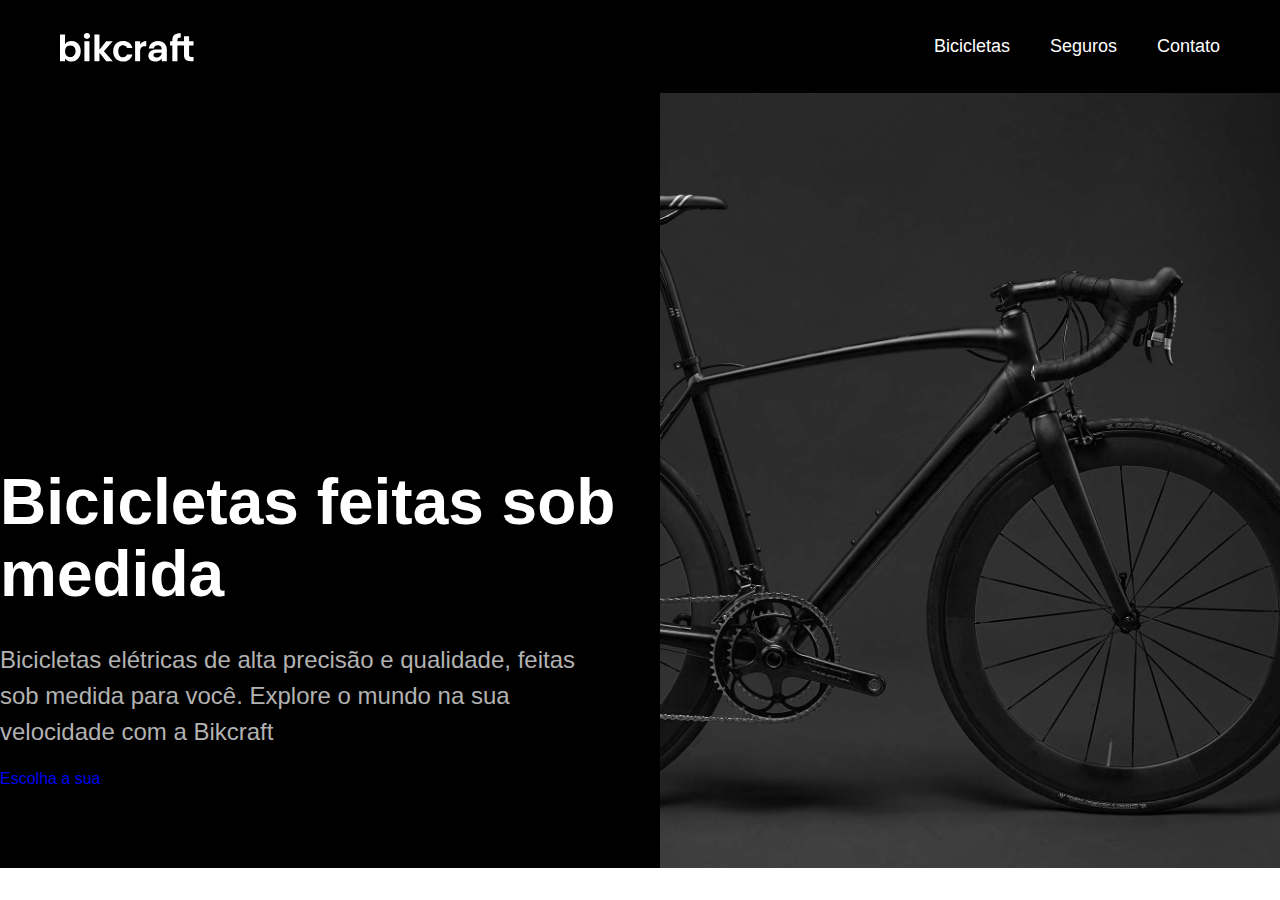
==== index.html @ 026f8e44 "introdução" ====
<!DOCTYPE html>
<html lang="pt-br">
<head>
    <meta charset="UTF-8">
    <meta name="viewport" content="width=device-width, initial-scale=1.0">
    <meta name="description" content="Bicicletas elétricas de alta precisão e qualidade, feitas sob medida para o cliente. Explore o mundo na sua velocidade com a Bikecraft.">
    <link rel="stylesheet" href="./css/style.css">
    <title>Bikecraft - Bicicletas Elétricas</title>
</head>
<body>
    <header class="header-bg">
        <div class="header">
            <a href="./">
                <img src="./img/bikcraft.svg" alt="Bikecraft">
            </a>
            <nav aria-label="primaria">
                <ul class="header-menu">
                    <li><a href="./bicicletas.html">Bicicletas</a></li>
                    <li><a href="./seguros.html">Seguros</a></li>
                    <li><a href="./contato.html">Contato</a></li>
                </ul>
            </nav>
        </div>
    </header>

    <main class="introducao-br">
        <div class="introducao">
            <div class="introducao-conteudo">
                <h1>Bicicletas feitas sob medida</h1>
                <p>Bicicletas elétricas de alta precisão e qualidade, feitas sob medida para você. Explore o mundo na sua velocidade com a Bikcraft</p>
                <a href="./bicicletas.html">Escolha a sua</a>
            </div>
            <img src="./img/fotos/introducao.jpg" alt="Bicicleta elétrica preta">
        </div>
    </main>
</body>
</html>
---- css/style.css ----
* {
    margin: 0px;
    padding: 0px;
    box-sizing: border-box;
    font-family: Arial, Helvetica, sans-serif;
}

ul {
    padding: 0px;
    margin: 0px;
    list-style: none;
}

img {
    max-width: 100%;
    display: block;
}

a {
    text-decoration: none;
}

.header-bg {
    background-color: #000000;
}

.header {
    display: flex;
    justify-content: space-between;
    flex-wrap: wrap;
    gap: 20px;
    align-items: center;
    padding: 20px;
    max-width: 1200px;
    margin-left: auto;
    margin-right: auto;
}

.header-menu {
    display: flex;
    flex-wrap: wrap;
    gap: 40px;
}

.header-menu a {
    color: #ffffff;
    display: inline-block;
    padding: 16px 0px;
    font-size: 18px;
    position: relative;
}

.header-menu a::after {
    content: "";
    display: block;
    height: 2px;
    width: 0%;
    background-color: #ffffff;
    margin-top: 4px;
    transition: 0.3s;
    position: absolute;
}

.header-menu a:hover:after {
    width: 100%;
}

@media (max-width: 800px) {
    .header-menu {
        gap: 20px;
    }

    .header-menu a {
        background-color: #1b1b1b;
        padding: 12px 16px;
        border-radius: 4px;
    }
    .header a::after {
        display: none;
    }
    .header-menu a:hover {
        background-color: #2e2e2e;
    }
}

@media (max-width: 600px) {
    .header-menu {
        gap: 12px;
    }
    .header-menu a {
        padding: 8px 12px;
        font-size: 14px;
    }
}

.introducao-br {
    background-color: #000000;
    color: #ffffff;
}

.introducao {
    display: grid;
    grid-template-columns: 1fr 1fr;
    gap: 0px 40px;
}

.introducao-conteudo {
    align-self: end;
    padding-bottom: 80px;
}

.introducao h1 {
    margin-bottom: 32px;
    font-size: 64px;
    line-height: 1.125;
}

.introducao p {
    margin-bottom: 20px;
    font-size: 24px;
    line-height: 1.5;
    color: #b2b2b2;
}
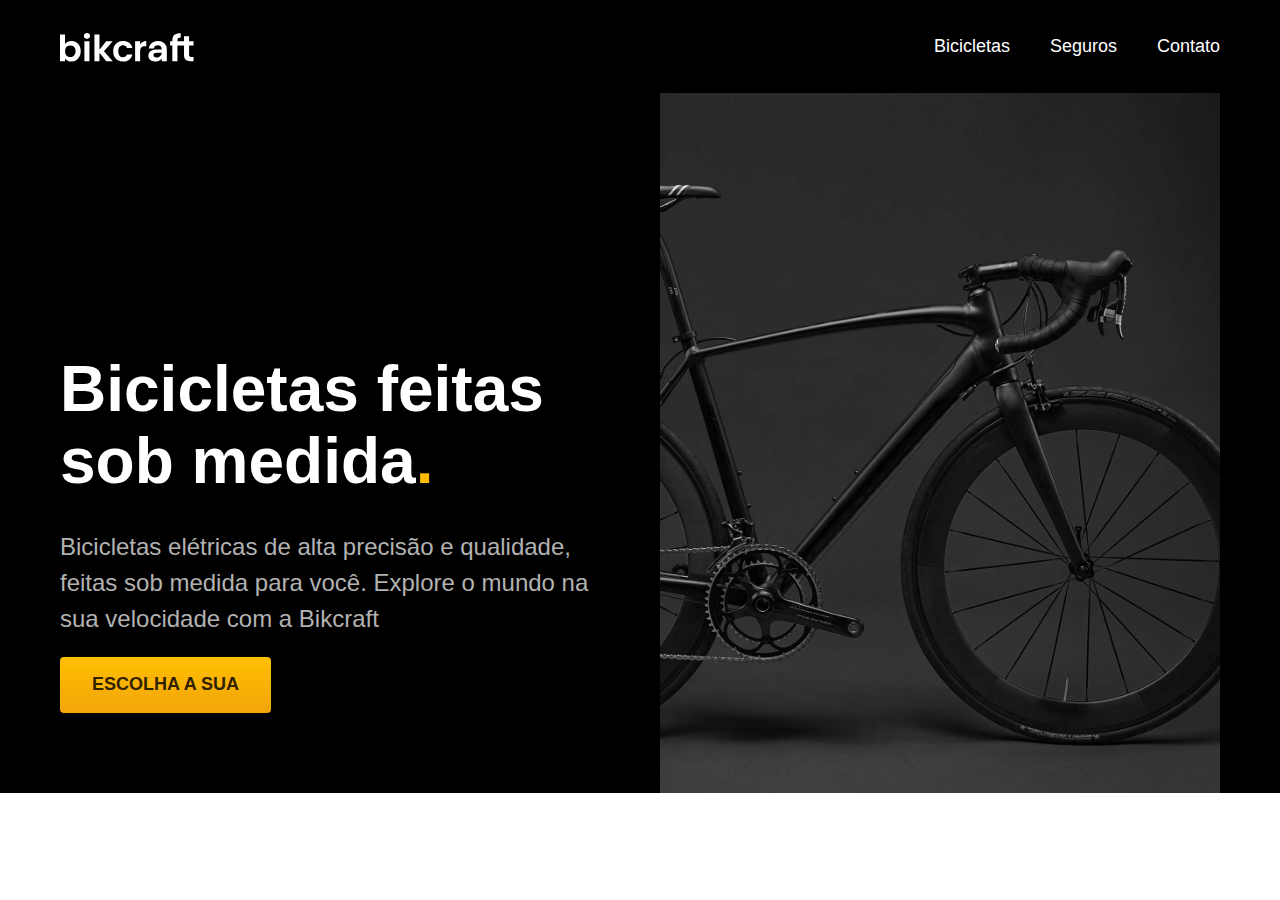
==== commit a19a9633: "introdução 2" ====
--- a/index.html
+++ b/index.html
@@ -26,7 +26,7 @@
     <main class="introducao-br">
         <div class="introducao">
             <div class="introducao-conteudo">
-                <h1>Bicicletas feitas sob medida</h1>
+                <h1>Bicicletas feitas sob medida<span>.</span></h1>
                 <p>Bicicletas elétricas de alta precisão e qualidade, feitas sob medida para você. Explore o mundo na sua velocidade com a Bikcraft</p>
                 <a href="./bicicletas.html">Escolha a sua</a>
             </div>
--- a/css/style.css
+++ b/css/style.css
@@ -102,6 +102,11 @@
     display: grid;
     grid-template-columns: 1fr 1fr;
     gap: 0px 40px;
+    max-width: 1200px;
+    padding-left: 20px;
+    padding-right: 20px;
+    margin-left: auto;
+    margin-right: auto;
 }
 
 .introducao-conteudo {
@@ -115,9 +120,32 @@
     line-height: 1.125;
 }
 
+.introducao h1 span {
+    color: #FFBB00;
+}
+
 .introducao p {
     margin-bottom: 20px;
     font-size: 24px;
     line-height: 1.5;
     color: #b2b2b2;
 }
+
+.introducao a {
+    padding: 16px 32px;
+    display: inline-block;
+    background:linear-gradient(#ffbf00, #f2a50c);
+    border-radius: 4px;
+    box-shadow: 0 1px 2px rgba(0, 0, 0, 0.1);
+    text-transform: uppercase;
+    color: #332200;
+    font-size: 18px;
+    line-height: 1.33;
+    font-weight: bold;
+}
+
+.introducao a:hover {
+    background: linear-gradient(#ffb60d, #e59317);
+}
+
+
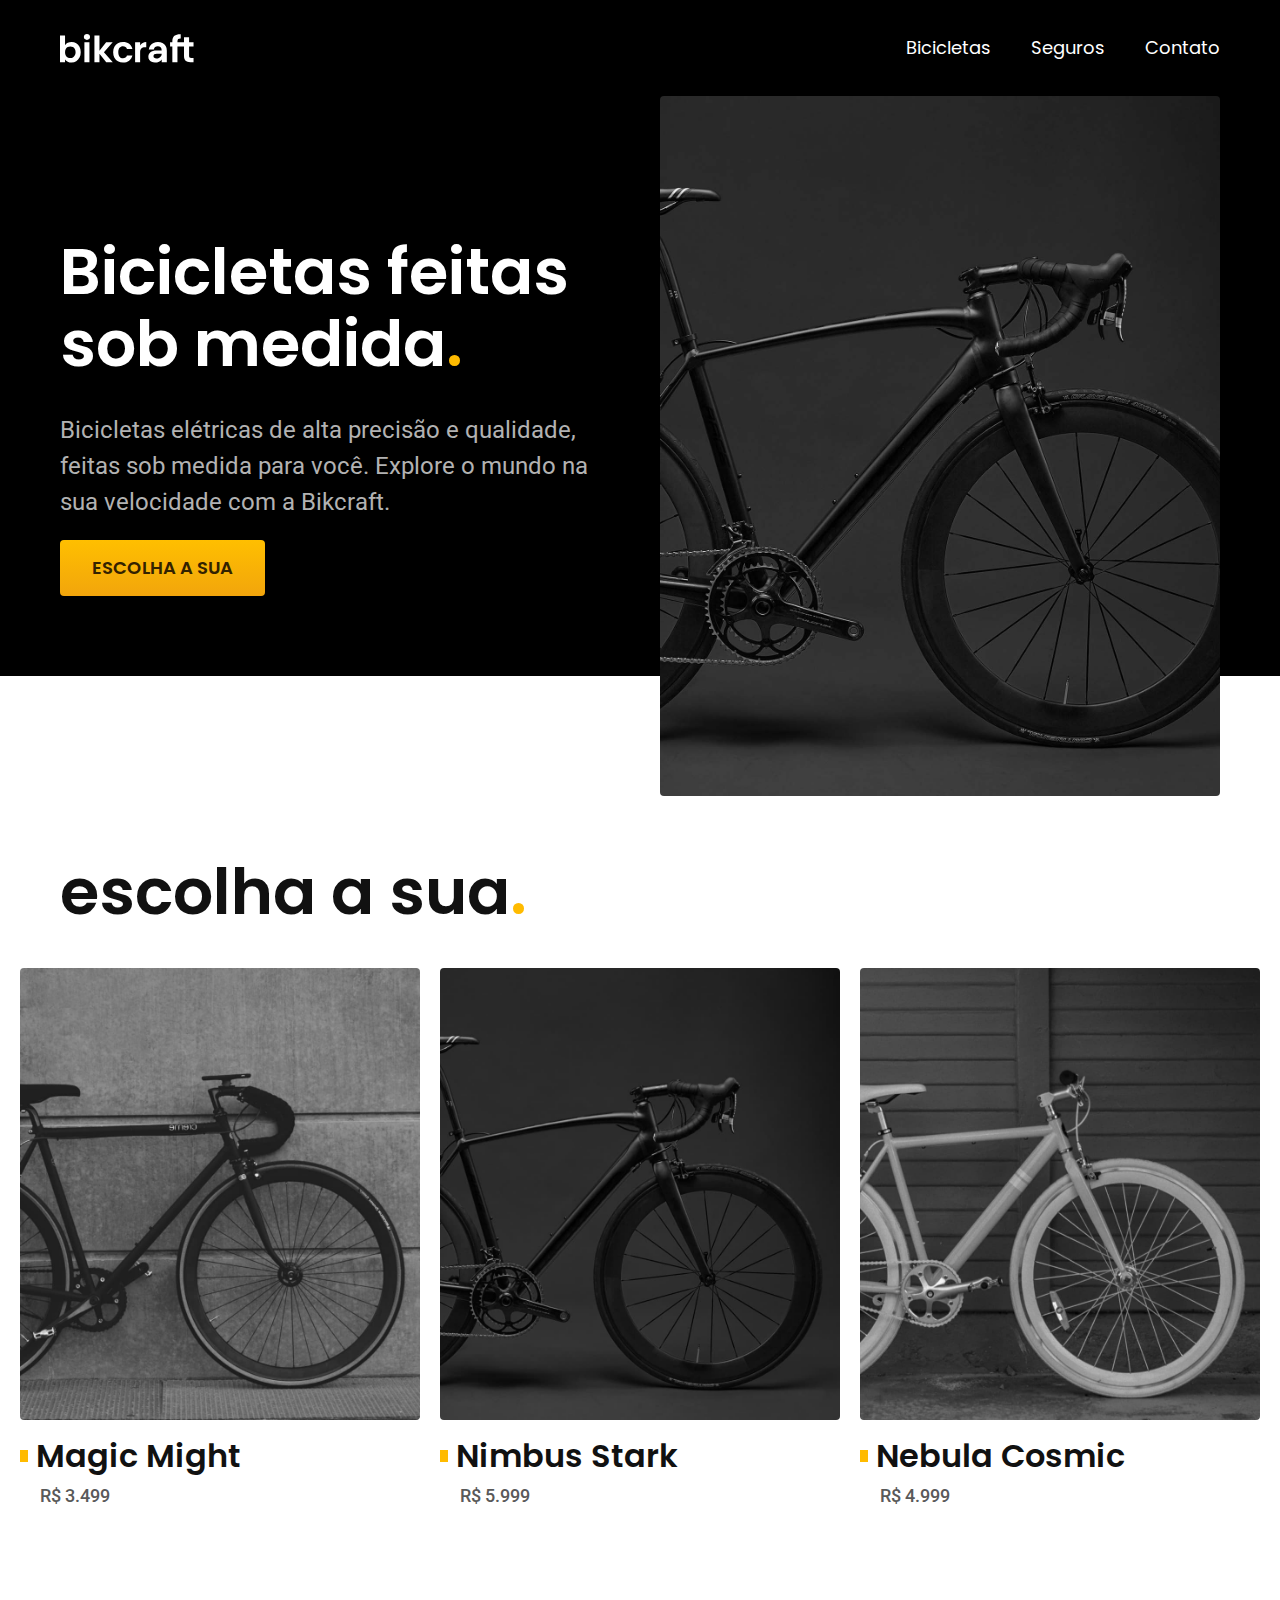
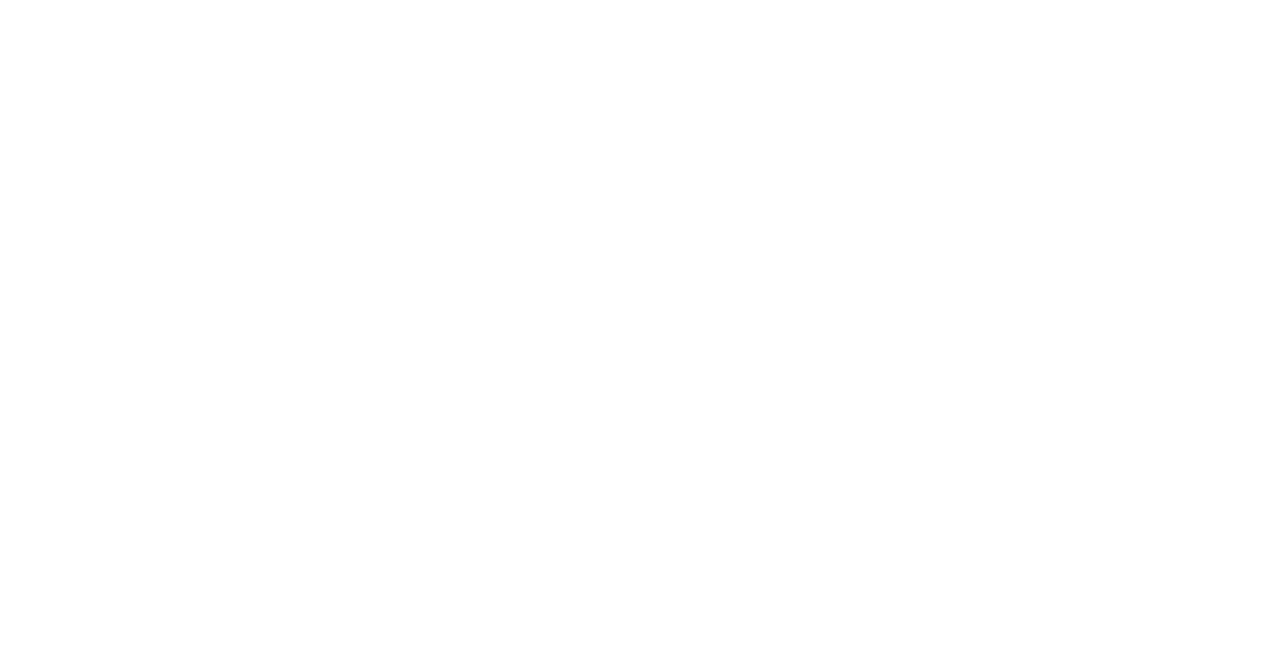
==== commit 24243936: "acrescentando utiidades" ====
--- a/index.html
+++ b/index.html
@@ -5,33 +5,70 @@
     <meta name="viewport" content="width=device-width, initial-scale=1.0">
     <meta name="description" content="Bicicletas elétricas de alta precisão e qualidade, feitas sob medida para o cliente. Explore o mundo na sua velocidade com a Bikecraft.">
     <link rel="stylesheet" href="./css/style.css">
+    <link rel="preconnect" href="https://fonts.googleapis.com">
+    <link rel="preconnect" href="https://fonts.gstatic.com" crossorigin>
+    <link href="https://fonts.googleapis.com/css2?family=Poppins:wght@400;600&family=Roboto:wght@400;500&display=swap" rel="stylesheet">
     <title>Bikecraft - Bicicletas Elétricas</title>
 </head>
 <body>
     <header class="header-bg">
-        <div class="header">
-            <a href="./">
-                <img src="./img/bikcraft.svg" alt="Bikecraft">
+        <div class="header container">
+          <a href="./">
+            <img src="./img/bikcraft.svg" alt="Bikcraft">
+          </a>
+    
+          <nav aria-label="primaria">
+            <ul class="header-menu font-1-m cor-0">
+              <li><a href="./bicicletas.html">Bicicletas</a></li>
+              <li><a href="./seguros.html">Seguros</a></li>
+              <li><a href="./contato.html">Contato</a></li>
+            </ul>
+          </nav>
+        </div>
+      </header>
+    
+      <main class="introducao-bg">
+        <div class="introducao container">
+          <div class="introducao-conteudo">
+            <h1 class="font-1-xxl cor-0">Bicicletas feitas sob medida<span class="cor-p1">.</span></h1>
+            <p class="font-2-l cor-5">Bicicletas elétricas de alta precisão e qualidade, feitas sob medida para você. Explore o mundo na sua velocidade com a Bikcraft.</p>
+            <a class="botao" href="./bicicletas.html">Escolha a sua</a>
+          </div>
+          <div>
+            <img src="./img/fotos/introducao.jpg" alt="Bicicleta elétrica preta.">
+          </div>
+        </div>
+      </main>
+    
+      <article class="bicicletas-lista">
+        <h2 class=" container font-1-xxl">escolha a sua<span class="cor-p1">.</span></h2>
+
+        <ul>
+          <li>
+            <a href="./bicicletas/magic.html">
+              <img src="./img/bicicletas/magic-home.jpg" alt="Biciceta preta">
+              <h3 class="font-1-xl">Magic Might</h3>
+              <span class="font-2-m cor-8">R$ 3.499</span>
             </a>
-            <nav aria-label="primaria">
-                <ul class="header-menu">
-                    <li><a href="./bicicletas.html">Bicicletas</a></li>
-                    <li><a href="./seguros.html">Seguros</a></li>
-                    <li><a href="./contato.html">Contato</a></li>
-                </ul>
-            </nav>
-        </div>
-    </header>
+          </li>
+          <li>
+            <a href="./bicicletas/nimbus.html">
+              <img src="./img/bicicletas/nimbus-home.jpg" alt="Biciceta preta">
+              <h3 class="font-1-xl">Nimbus Stark</h3>
+              <span class="font-2-m cor-8">R$ 5.999</span>
+            </a>
+          </li>
+          <li>
+            <a href="./bicicletas/nebula.html">
+              <img src="./img/bicicletas/nebula-home.jpg" alt="Biciceta preta">
+              <h3 class="font-1-xl">Nebula Cosmic</h3>
+              <span class="font-2-m cor-8">R$ 4.999</span>
+            </a>
+          </li>
+        </ul>
+      </article>
+    </body>
 
-    <main class="introducao-br">
-        <div class="introducao">
-            <div class="introducao-conteudo">
-                <h1>Bicicletas feitas sob medida<span>.</span></h1>
-                <p>Bicicletas elétricas de alta precisão e qualidade, feitas sob medida para você. Explore o mundo na sua velocidade com a Bikcraft</p>
-                <a href="./bicicletas.html">Escolha a sua</a>
-            </div>
-            <img src="./img/fotos/introducao.jpg" alt="Bicicleta elétrica preta">
-        </div>
-    </main>
+
 </body>
 </html>--- a/css/style.css
+++ b/css/style.css
@@ -1,151 +1,14 @@
-* {
-    margin: 0px;
-    padding: 0px;
-    box-sizing: border-box;
-    font-family: Arial, Helvetica, sans-serif;
-}
+@import "./global/global.css";
+@import "./utilidades/tipografia.css";
+@import "./utilidades/cores.css";
 
-ul {
-    padding: 0px;
-    margin: 0px;
-    list-style: none;
-}
+@import "./global/header.css";
 
-img {
-    max-width: 100%;
-    display: block;
-}
+/* Utilidades */
+@import "./utilidades/componentes.css";
 
-a {
-    text-decoration: none;
-}
+/* Home */
+@import "./home/introducao.css";
 
-.header-bg {
-    background-color: #000000;
-}
-
-.header {
-    display: flex;
-    justify-content: space-between;
-    flex-wrap: wrap;
-    gap: 20px;
-    align-items: center;
-    padding: 20px;
-    max-width: 1200px;
-    margin-left: auto;
-    margin-right: auto;
-}
-
-.header-menu {
-    display: flex;
-    flex-wrap: wrap;
-    gap: 40px;
-}
-
-.header-menu a {
-    color: #ffffff;
-    display: inline-block;
-    padding: 16px 0px;
-    font-size: 18px;
-    position: relative;
-}
-
-.header-menu a::after {
-    content: "";
-    display: block;
-    height: 2px;
-    width: 0%;
-    background-color: #ffffff;
-    margin-top: 4px;
-    transition: 0.3s;
-    position: absolute;
-}
-
-.header-menu a:hover:after {
-    width: 100%;
-}
-
-@media (max-width: 800px) {
-    .header-menu {
-        gap: 20px;
-    }
-
-    .header-menu a {
-        background-color: #1b1b1b;
-        padding: 12px 16px;
-        border-radius: 4px;
-    }
-    .header a::after {
-        display: none;
-    }
-    .header-menu a:hover {
-        background-color: #2e2e2e;
-    }
-}
-
-@media (max-width: 600px) {
-    .header-menu {
-        gap: 12px;
-    }
-    .header-menu a {
-        padding: 8px 12px;
-        font-size: 14px;
-    }
-}
-
-.introducao-br {
-    background-color: #000000;
-    color: #ffffff;
-}
-
-.introducao {
-    display: grid;
-    grid-template-columns: 1fr 1fr;
-    gap: 0px 40px;
-    max-width: 1200px;
-    padding-left: 20px;
-    padding-right: 20px;
-    margin-left: auto;
-    margin-right: auto;
-}
-
-.introducao-conteudo {
-    align-self: end;
-    padding-bottom: 80px;
-}
-
-.introducao h1 {
-    margin-bottom: 32px;
-    font-size: 64px;
-    line-height: 1.125;
-}
-
-.introducao h1 span {
-    color: #FFBB00;
-}
-
-.introducao p {
-    margin-bottom: 20px;
-    font-size: 24px;
-    line-height: 1.5;
-    color: #b2b2b2;
-}
-
-.introducao a {
-    padding: 16px 32px;
-    display: inline-block;
-    background:linear-gradient(#ffbf00, #f2a50c);
-    border-radius: 4px;
-    box-shadow: 0 1px 2px rgba(0, 0, 0, 0.1);
-    text-transform: uppercase;
-    color: #332200;
-    font-size: 18px;
-    line-height: 1.33;
-    font-weight: bold;
-}
-
-.introducao a:hover {
-    background: linear-gradient(#ffb60d, #e59317);
-}
-
-
+/* Bicicletas */
+@import "./bicicletas/bicicletas-lista.css";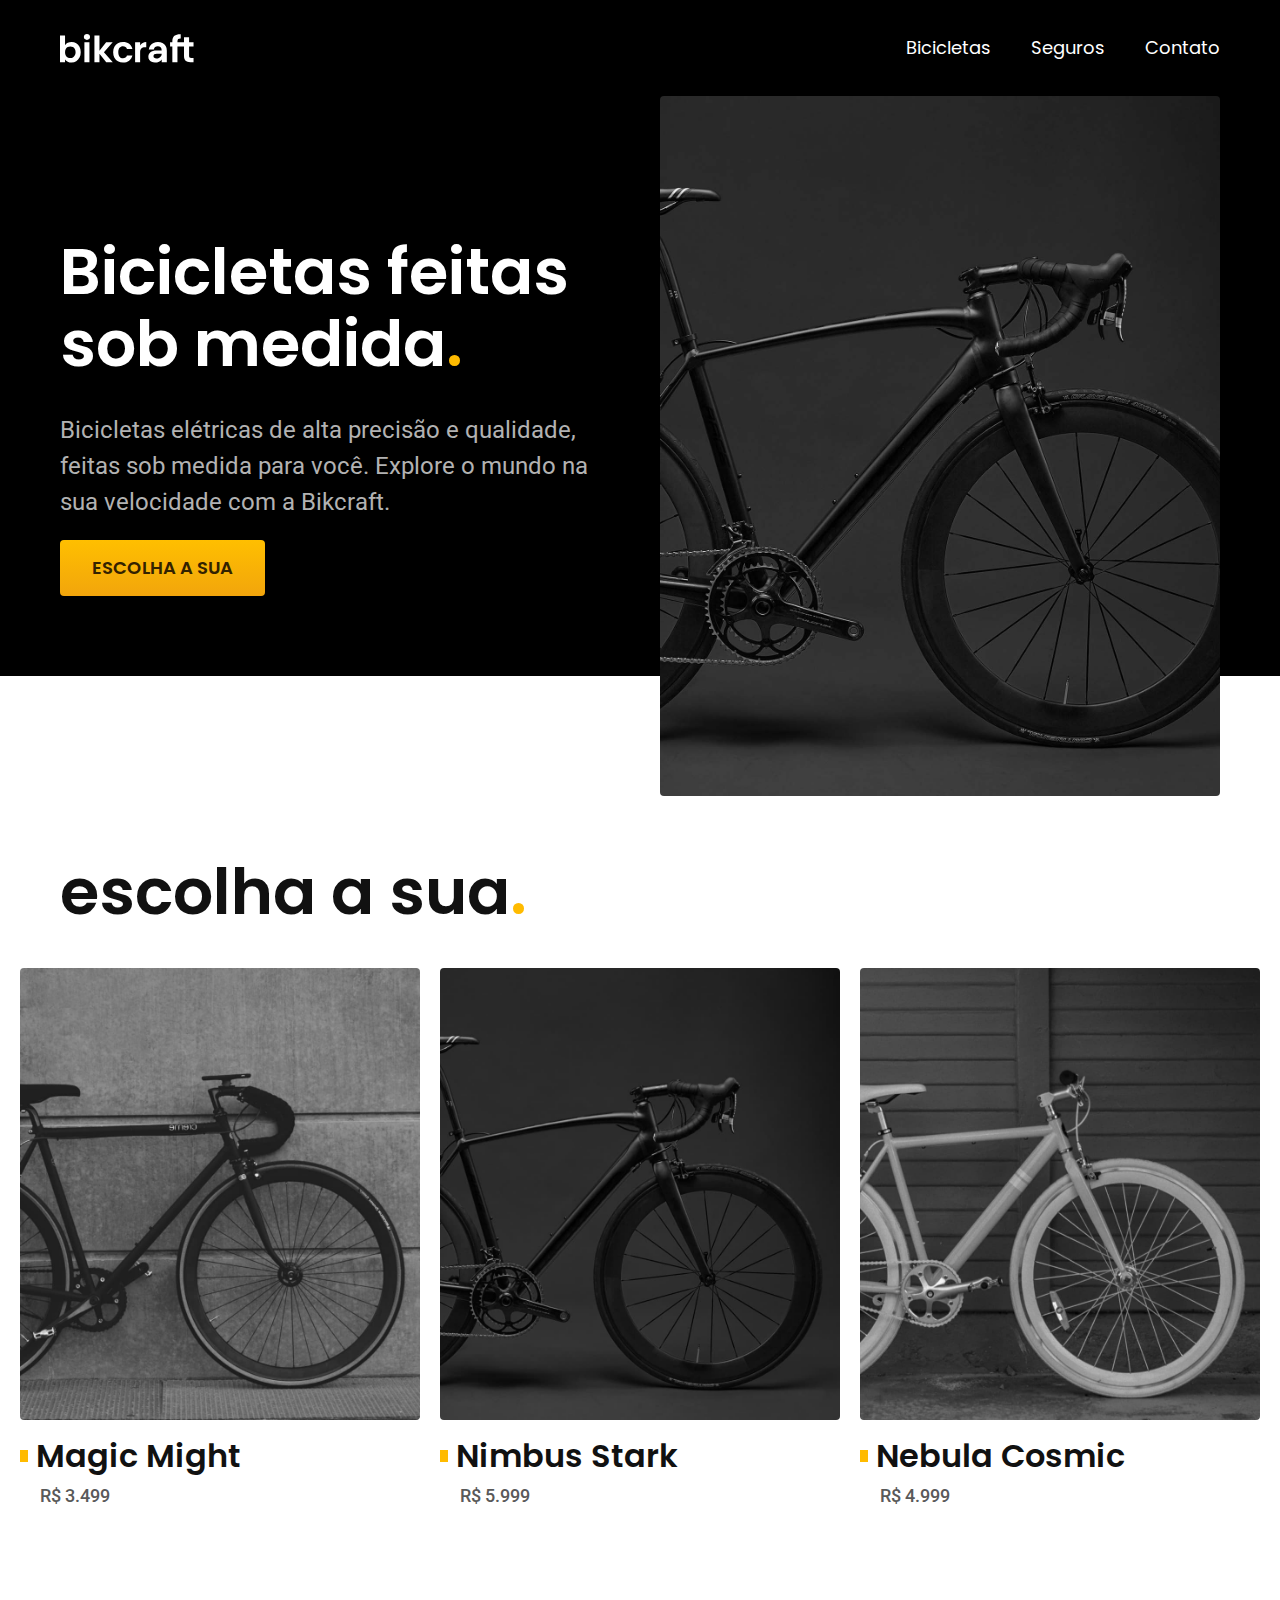
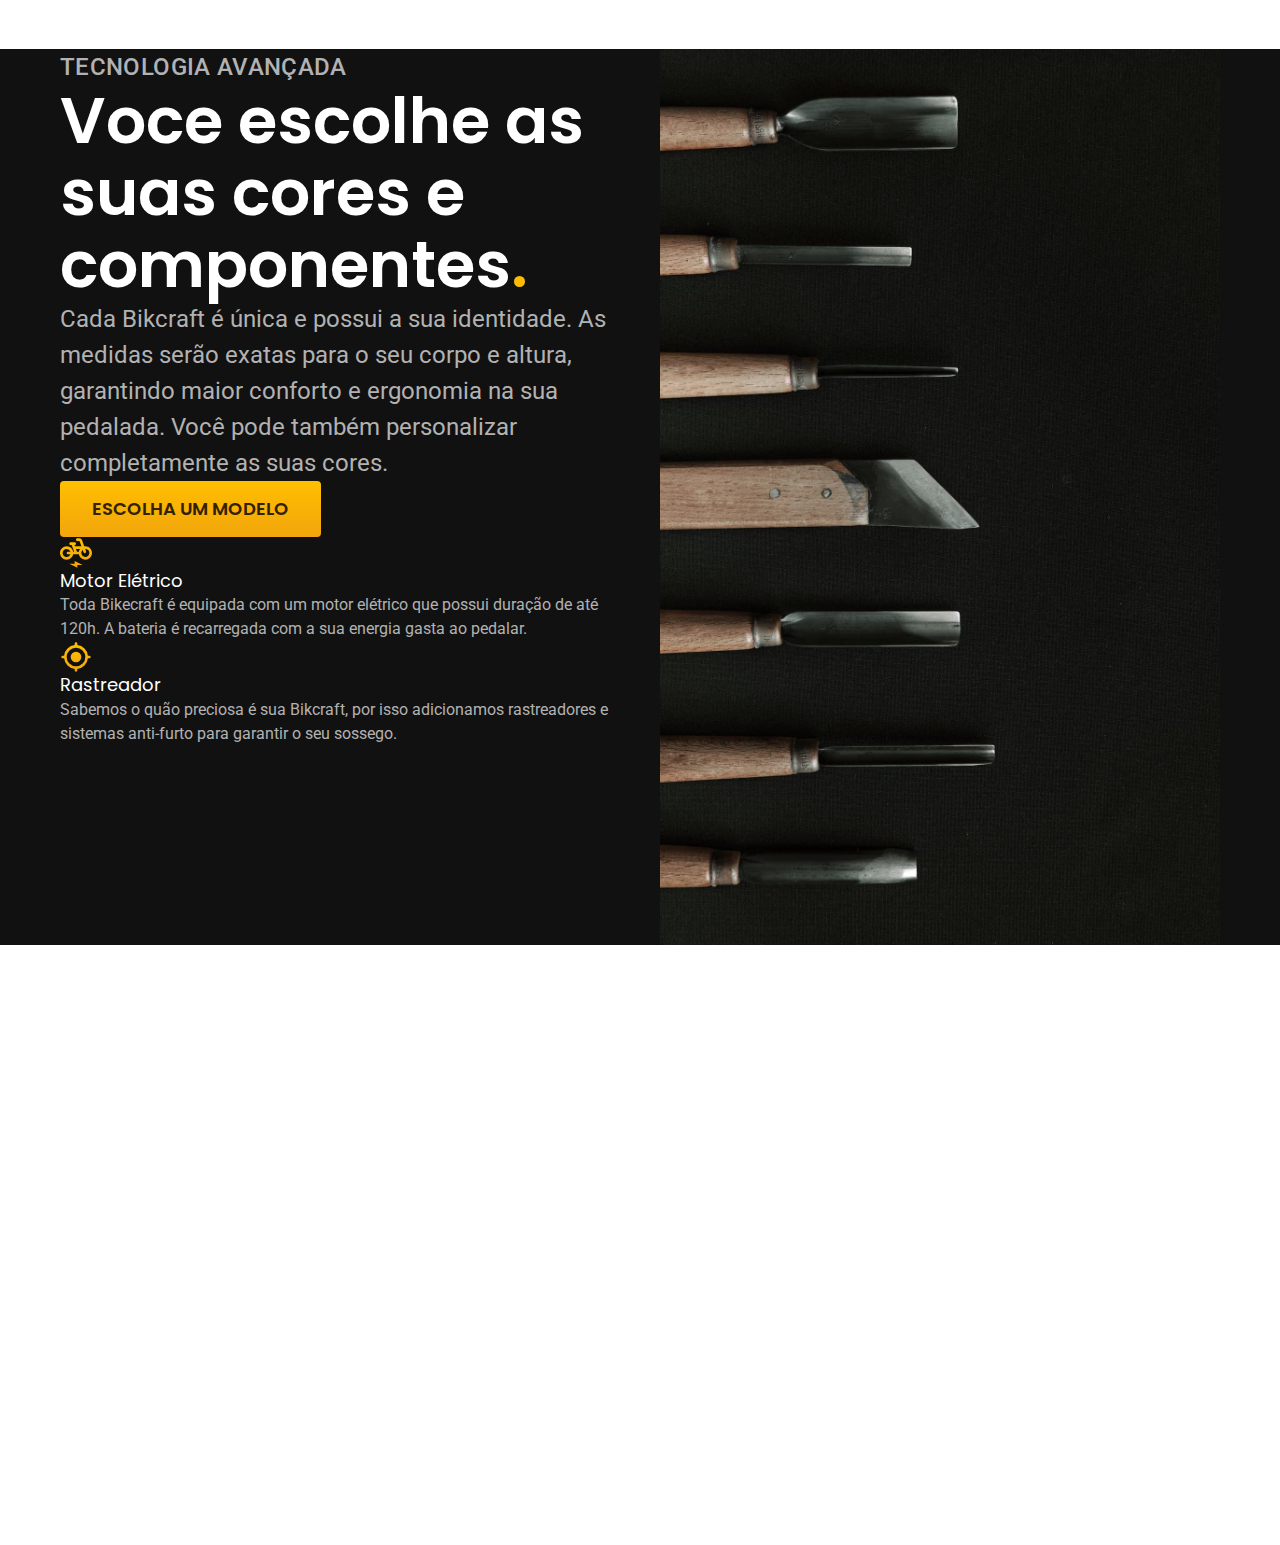
==== commit 705c6fe5: "add tecnologia" ====
--- a/index.html
+++ b/index.html
@@ -67,8 +67,30 @@
           </li>
         </ul>
       </article>
-    </body>
 
+      <article class="tecnologia-bg">
+        <div class="tecnologia container">
+          <div class="tecnologia-conteudo">
+            <span class="font-2-l-b cor-5">Tecnologia Avançada</span>
+            <h2 class="font-1-xxl cor-0">Voce escolhe as suas cores e componentes<span class="cor-p1">.</span></h2>
+            <p class="font-2-l cor-5">Cada Bikcraft é única e possui a sua identidade. As medidas serão exatas para o seu corpo e altura, garantindo maior conforto e ergonomia na sua pedalada. Você pode também personalizar completamente as suas cores.</p>
+            <a class=" botao link" href="./bicicletas.html">Escolha um modelo</a>
+            <div>
+              <img src="./img/icones/eletrica.svg" alt="">
+              <h3 class="font-1-m cor-0">Motor Elétrico</h3>
+              <p class="font-2-s cor-5">Toda Bikecraft é equipada com um motor elétrico que possui duração de até 120h. A bateria é recarregada com a sua energia gasta ao pedalar.</p>
+            </div>
+            <div>
+              <img src="./img/icones/rastreador.svg" alt="">
+              <h3 class="font-1-m cor-0">Rastreador</h3>
+              <p class="font-2-s cor-5">Sabemos o quão preciosa é sua Bikcraft, por isso adicionamos rastreadores e sistemas anti-furto para garantir o seu sossego.</p>
+            </div>
+          </div>
+          <div class="tecnologia-imagem">
+            <img src="./img/fotos/tecnologia.jpg" alt="">
+          </div>
+        </div>
+      </article>
 
 </body>
 </html>--- a/css/style.css
+++ b/css/style.css
@@ -11,4 +11,7 @@
 @import "./home/introducao.css";
 
 /* Bicicletas */
-@import "./bicicletas/bicicletas-lista.css";+@import "./bicicletas/bicicletas-lista.css";
+
+/* Tecnologia */
+@import "./home/tecnologia.css";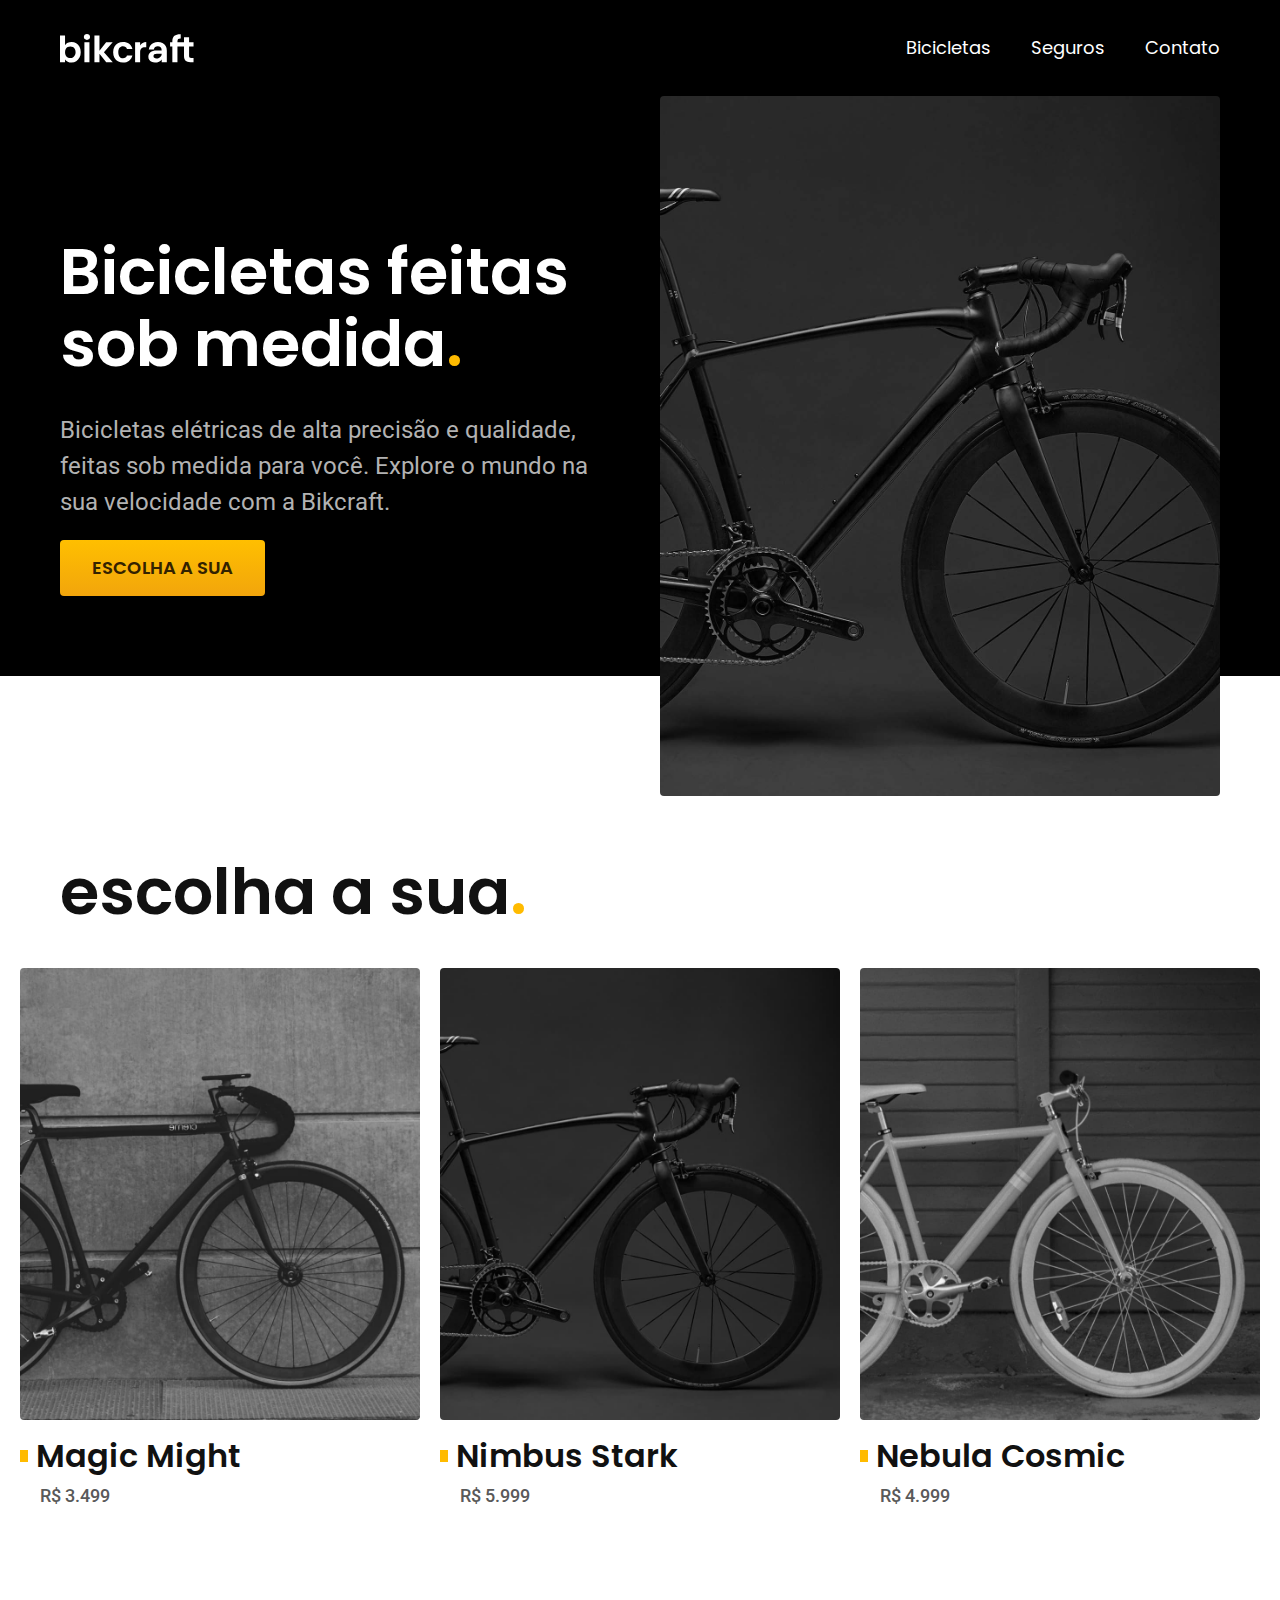
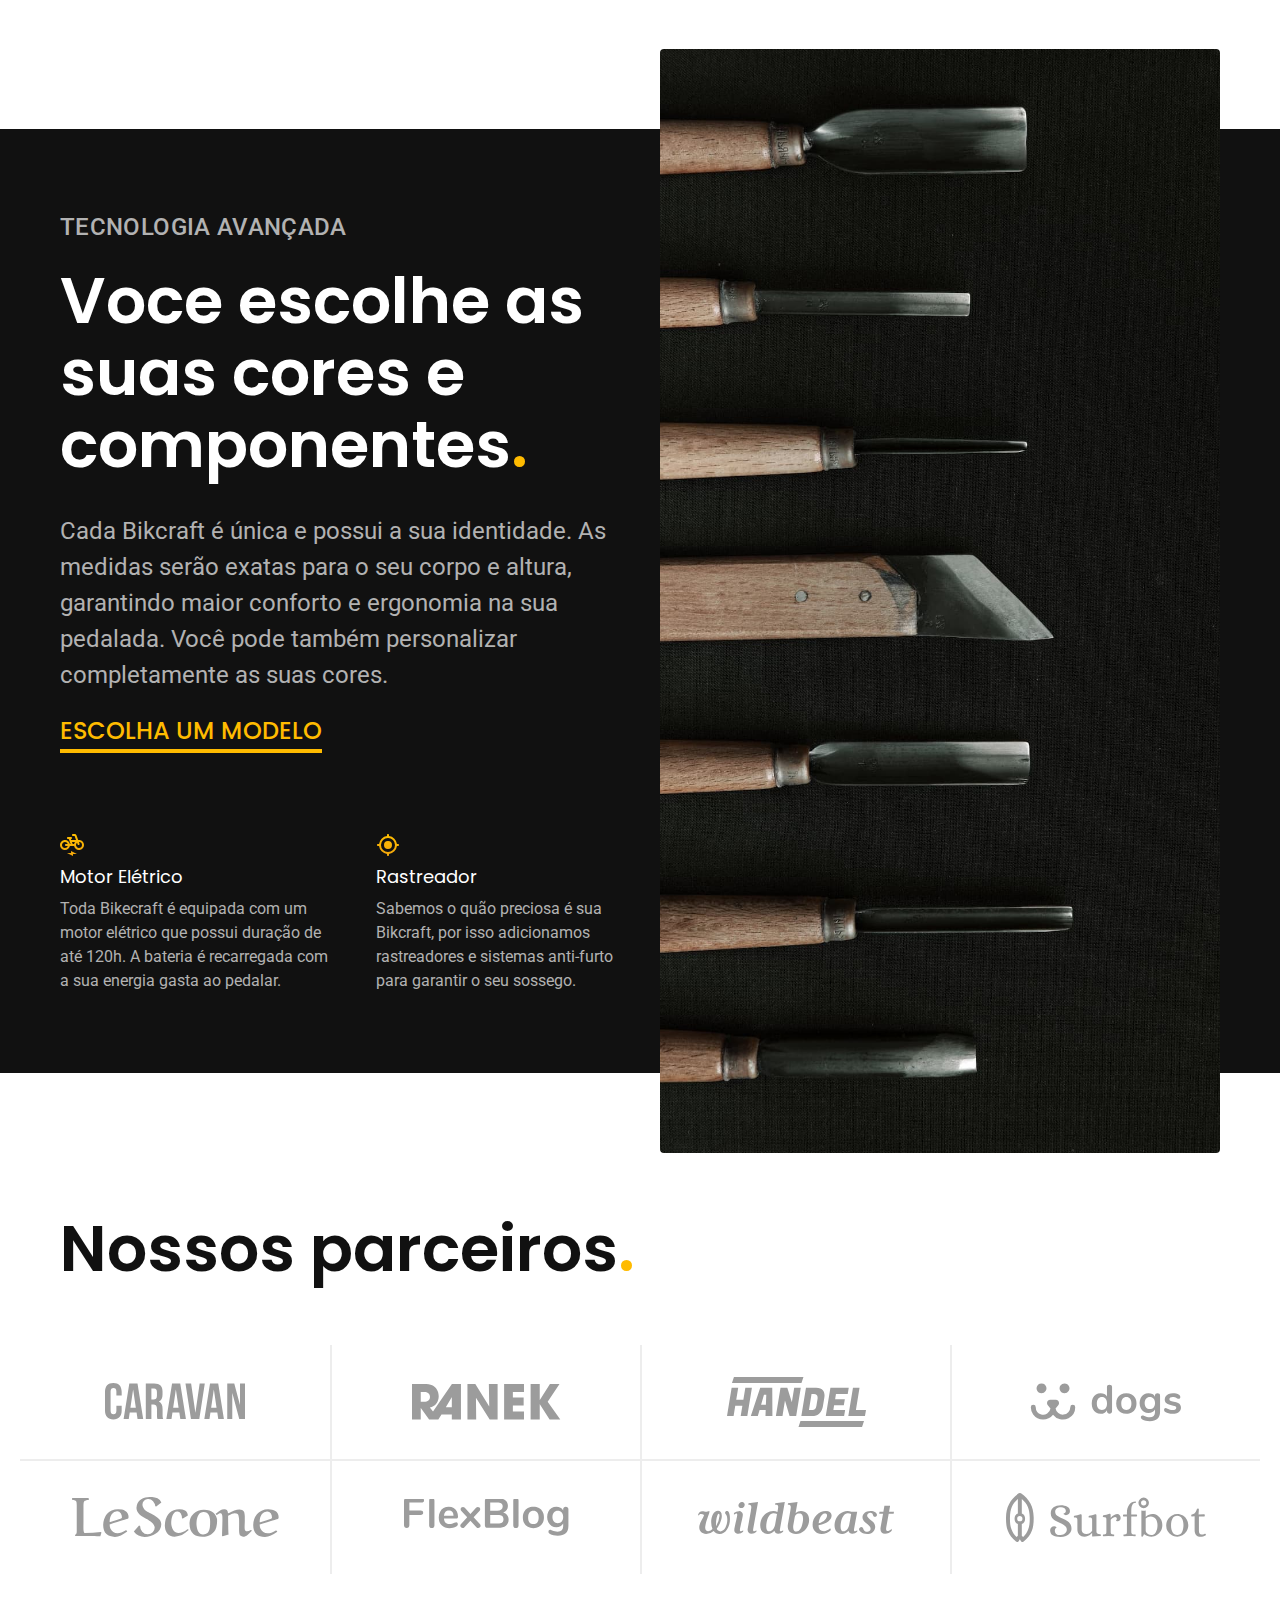
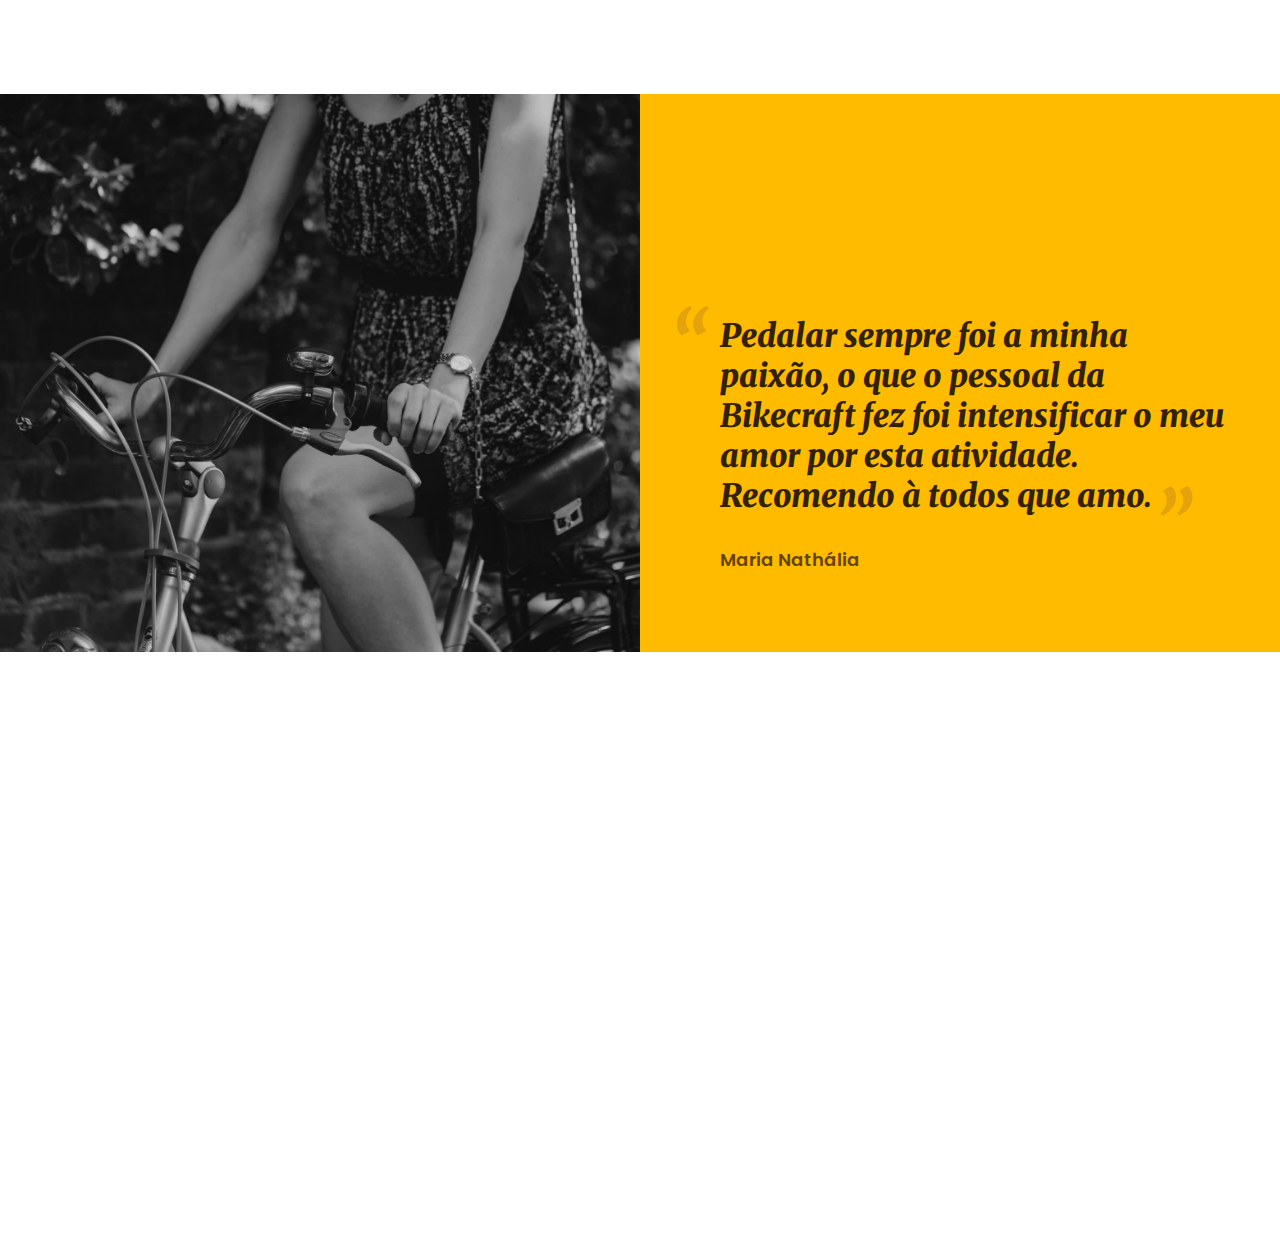
==== commit 6e5e89c4: "depoimento" ====
--- a/index.html
+++ b/index.html
@@ -7,7 +7,7 @@
     <link rel="stylesheet" href="./css/style.css">
     <link rel="preconnect" href="https://fonts.googleapis.com">
     <link rel="preconnect" href="https://fonts.gstatic.com" crossorigin>
-    <link href="https://fonts.googleapis.com/css2?family=Poppins:wght@400;600&family=Roboto:wght@400;500&display=swap" rel="stylesheet">
+    <link href="https://fonts.googleapis.com/css2?family=Merriweather:ital,wght@1,900&family=Poppins:wght@400;600&family=Roboto:wght@400;500&display=swap" rel="stylesheet">
     <title>Bikecraft - Bicicletas Elétricas</title>
 </head>
 <body>
@@ -74,16 +74,19 @@
             <span class="font-2-l-b cor-5">Tecnologia Avançada</span>
             <h2 class="font-1-xxl cor-0">Voce escolhe as suas cores e componentes<span class="cor-p1">.</span></h2>
             <p class="font-2-l cor-5">Cada Bikcraft é única e possui a sua identidade. As medidas serão exatas para o seu corpo e altura, garantindo maior conforto e ergonomia na sua pedalada. Você pode também personalizar completamente as suas cores.</p>
-            <a class=" botao link" href="./bicicletas.html">Escolha um modelo</a>
-            <div>
-              <img src="./img/icones/eletrica.svg" alt="">
-              <h3 class="font-1-m cor-0">Motor Elétrico</h3>
-              <p class="font-2-s cor-5">Toda Bikecraft é equipada com um motor elétrico que possui duração de até 120h. A bateria é recarregada com a sua energia gasta ao pedalar.</p>
-            </div>
-            <div>
-              <img src="./img/icones/rastreador.svg" alt="">
-              <h3 class="font-1-m cor-0">Rastreador</h3>
-              <p class="font-2-s cor-5">Sabemos o quão preciosa é sua Bikcraft, por isso adicionamos rastreadores e sistemas anti-furto para garantir o seu sossego.</p>
+            <a class="link" href="./bicicletas.html">Escolha um modelo</a>
+            
+            <div class="tecnologia-vantagens">
+              <div>
+                <img src="./img/icones/eletrica.svg" alt="">
+                <h3 class="font-1-m cor-0">Motor Elétrico</h3>
+                <p class="font-2-s cor-5">Toda Bikecraft é equipada com um motor elétrico que possui duração de até 120h. A bateria é recarregada com a sua energia gasta ao pedalar.</p>
+              </div>
+              <div>
+                <img src="./img/icones/rastreador.svg" alt="">
+                <h3 class="font-1-m cor-0">Rastreador</h3>
+                <p class="font-2-s cor-5">Sabemos o quão preciosa é sua Bikcraft, por isso adicionamos rastreadores e sistemas anti-furto para garantir o seu sossego.</p>
+              </div>
             </div>
           </div>
           <div class="tecnologia-imagem">
@@ -92,5 +95,32 @@
         </div>
       </article>
 
+      <section class="parceiros" aria-label="Nossos Parceiros">
+        <h2 class=" container font-1-xxl">Nossos parceiros<span class="cor-p1">.</span></h2>
+
+        <ul>
+          <li><img src="./img/parceiros/caravan.svg" alt="Caravan"></img></li>
+          <li><img src="./img/parceiros/ranek.svg" alt="Ranek"></img></li>
+          <li><img src="./img/parceiros/handel.svg" alt="handel"></img></li>
+          <li><img src="./img/parceiros/dogs.svg" alt="dogs"></img></li>
+          <li><img src="./img/parceiros/lescone.svg" alt="lescone"></img></li>
+          <li><img src="./img/parceiros/flexblog.svg" alt="flexblog"></img></li>
+          <li><img src="./img/parceiros/wildbeast.svg" alt="Caravan"></img></li>
+          <li><img src="./img/parceiros/surfbot.svg" alt="surfbot"></img></li>
+        </ul>
+      </section>
+
+      <section class="depoimento" aria-label="Depoimento">
+        <div>
+          <img src="./img/fotos/depoimento.jpg" alt="depoimento">
+        </div>
+        <div class="depoimento-conteudo">
+          <blockquote class="font-1-xl cor-p5">
+            <p>Pedalar sempre foi a minha paixão, o que o pessoal da Bikecraft fez foi intensificar o meu amor por esta atividade. Recomendo à todos que amo.</p>
+          </blockquote>
+          <span class="font-1-m-b cor-p4">Maria Nathália</span>
+        </div>
+      </section>
+
 </body>
 </html>--- a/css/style.css
+++ b/css/style.css
@@ -9,9 +9,9 @@
 
 /* Home */
 @import "./home/introducao.css";
+@import "./home/tecnologia.css";
+@import "./home/parceiros.css";
+@import "./home/depoimento.css";
 
 /* Bicicletas */
 @import "./bicicletas/bicicletas-lista.css";
-
-/* Tecnologia */
-@import "./home/tecnologia.css";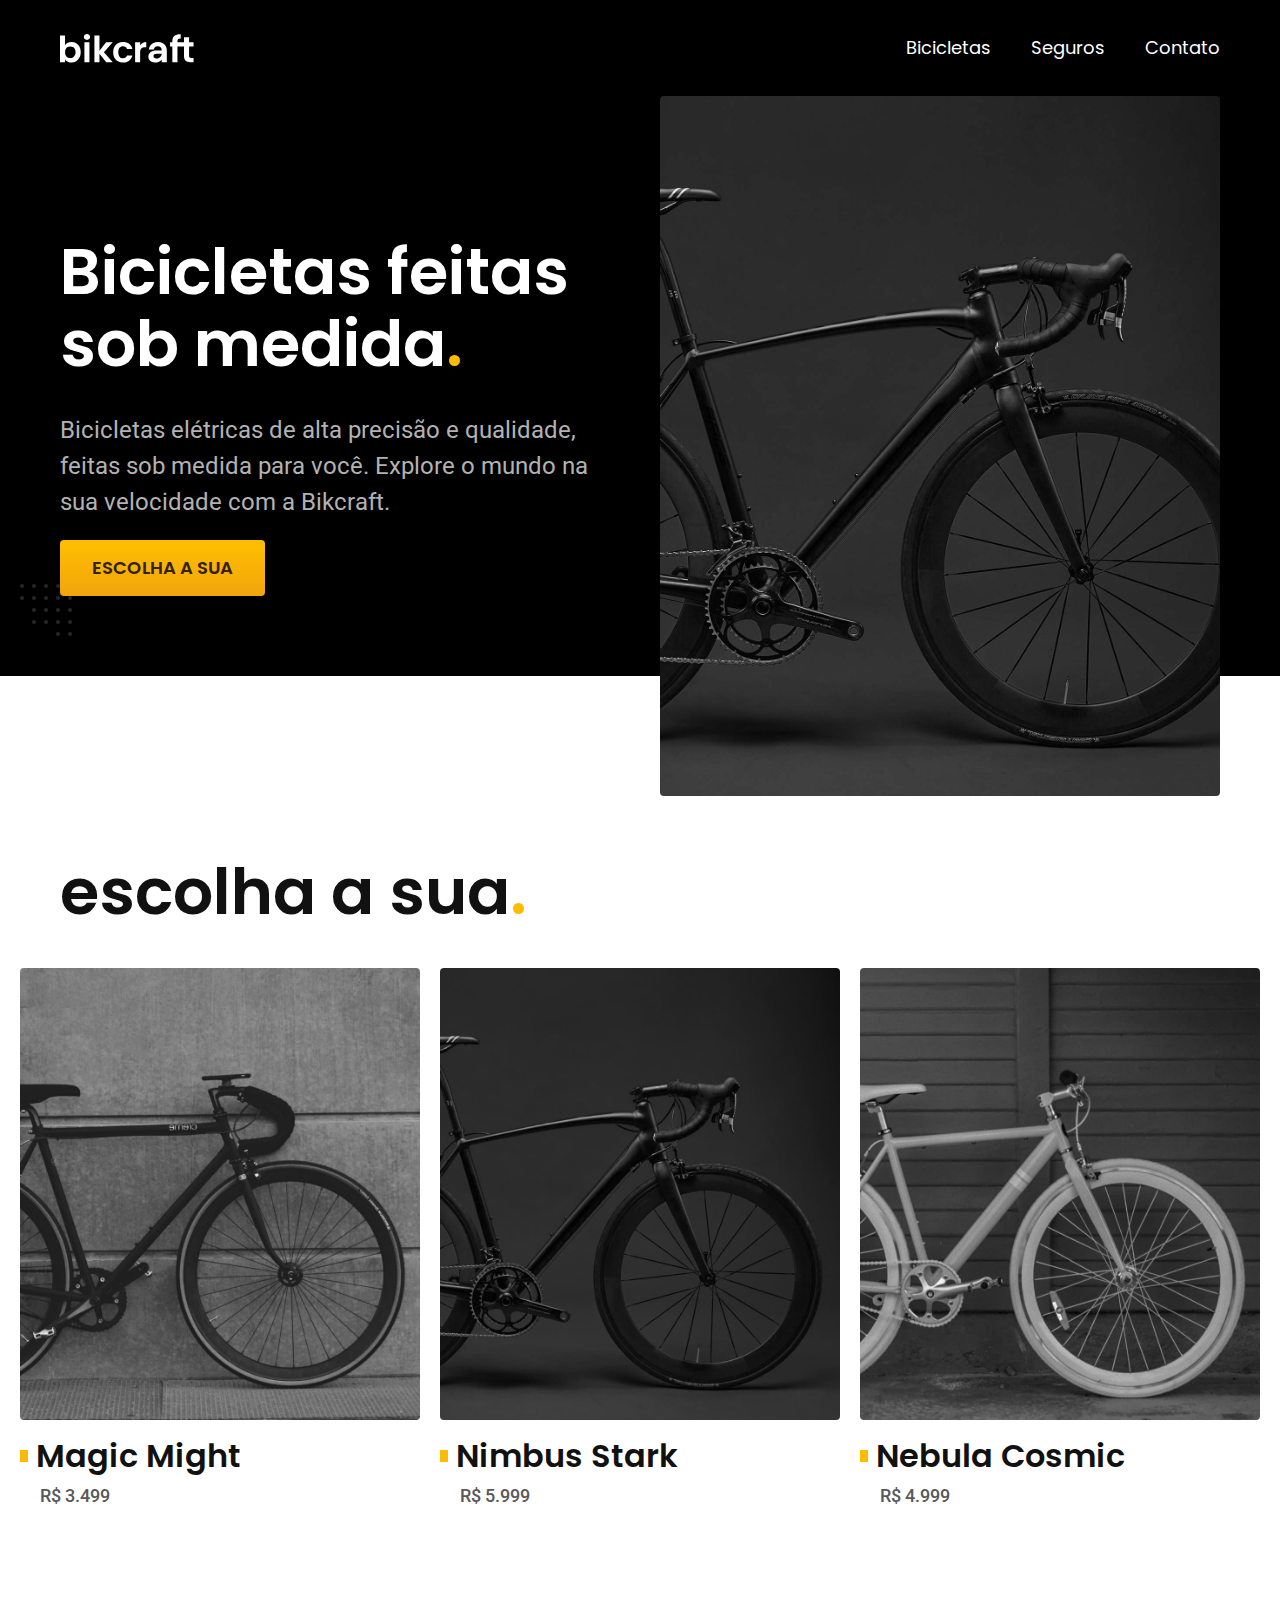
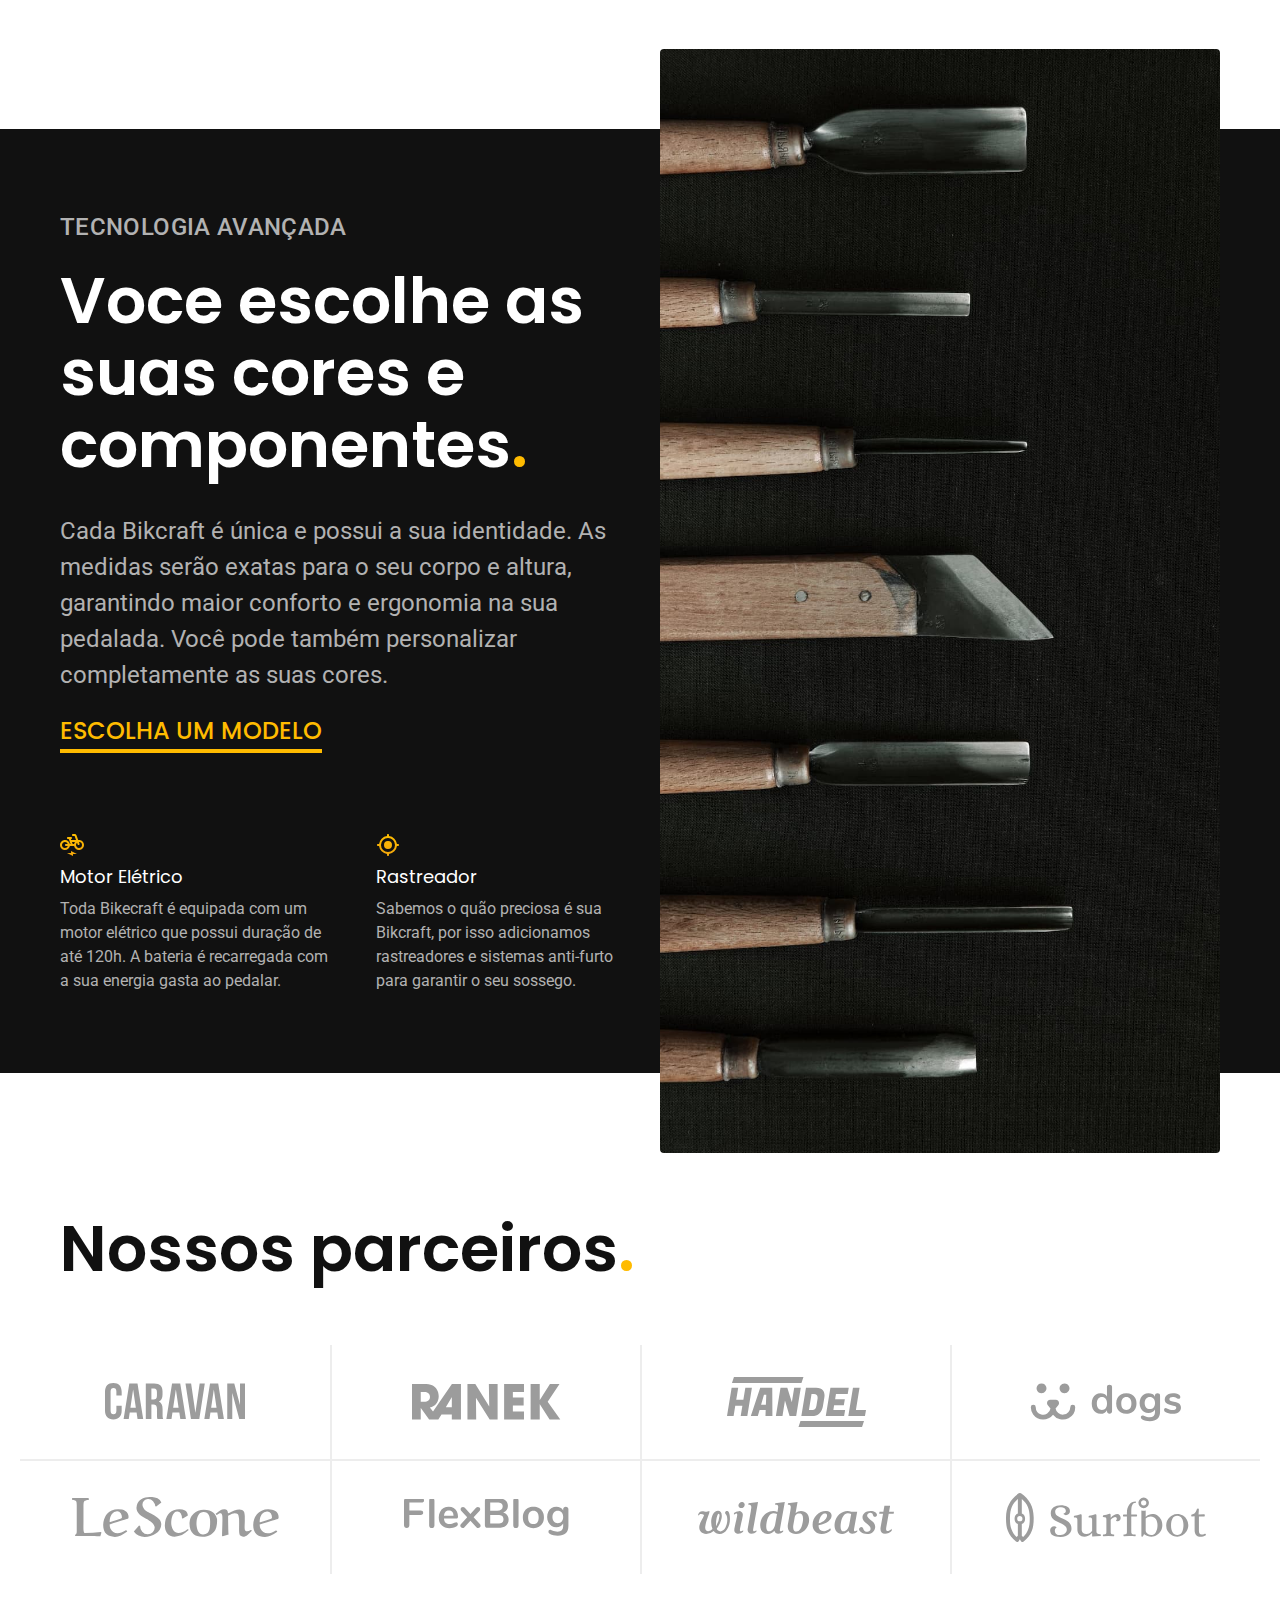
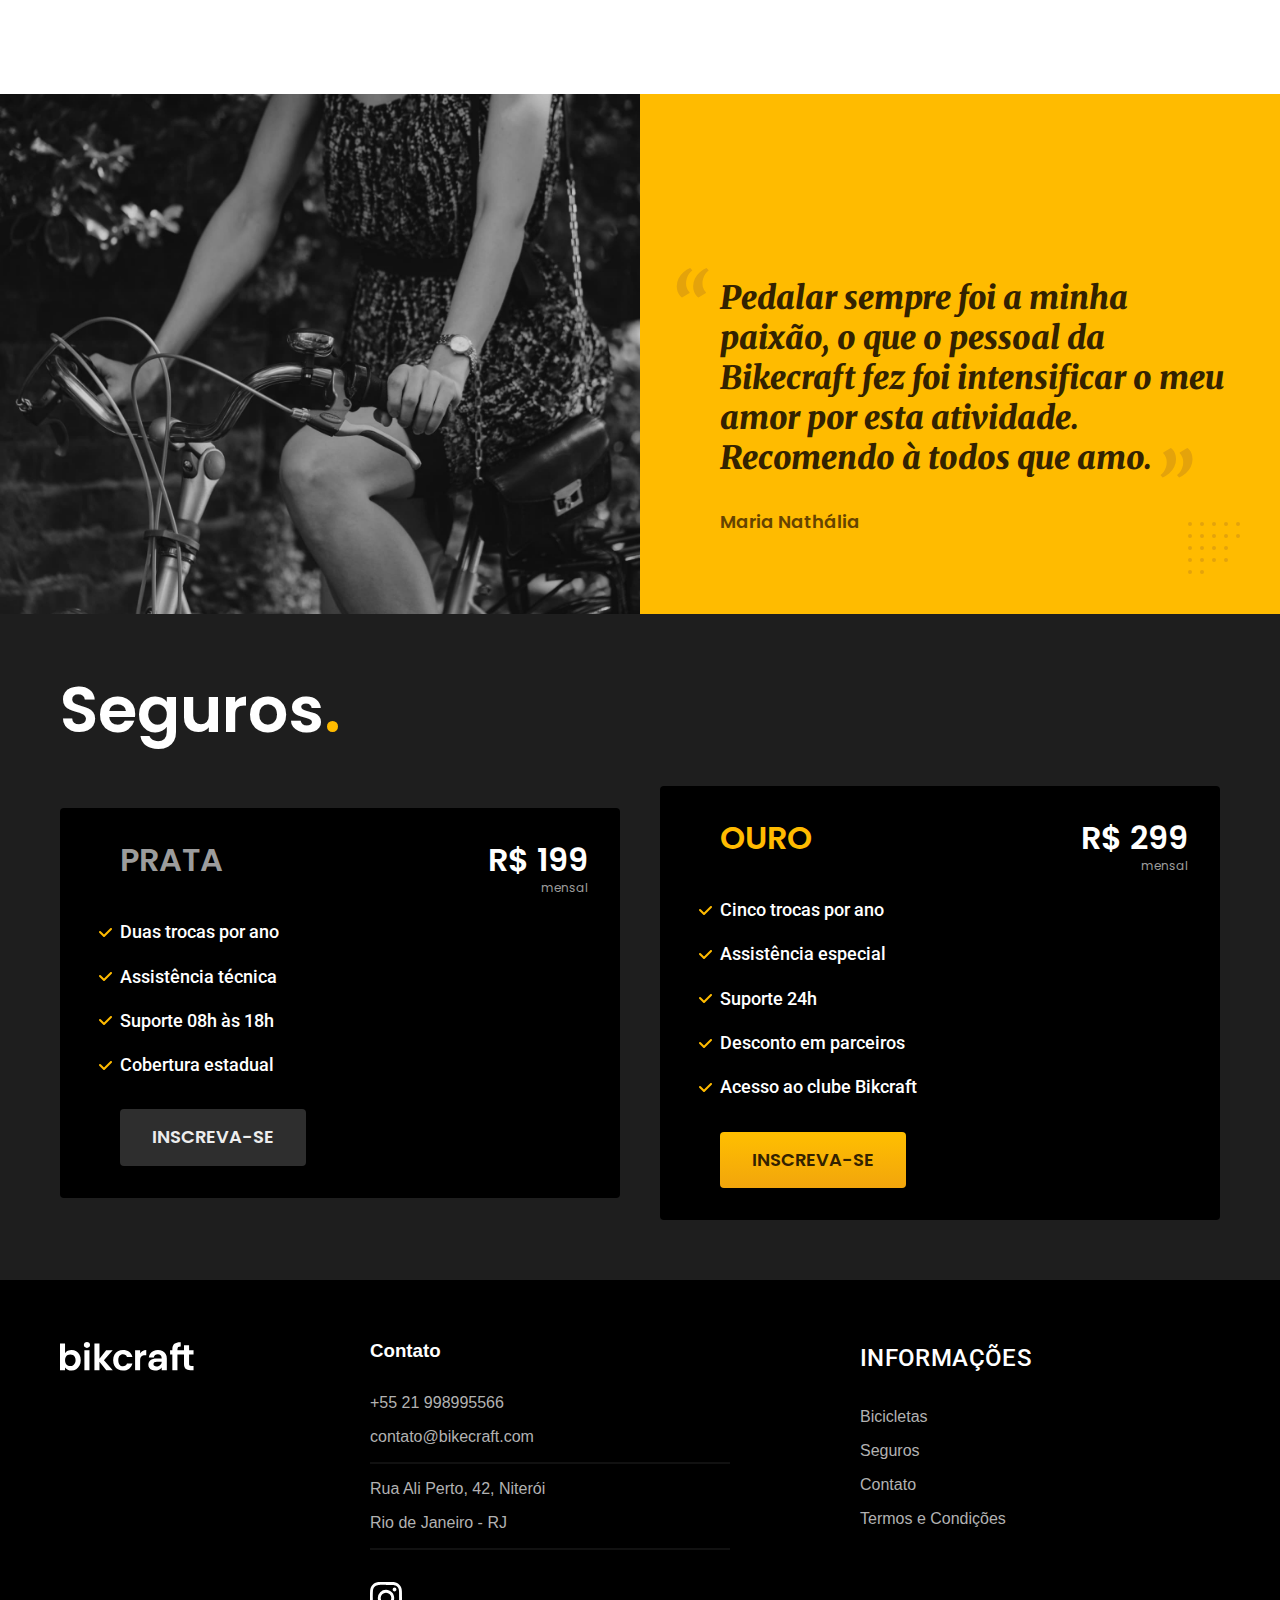
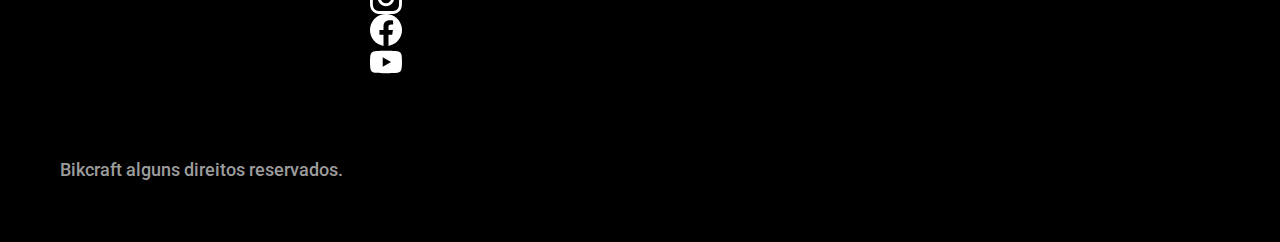
==== commit 11febafb: "projeto finalizado" ====
--- a/index.html
+++ b/index.html
@@ -4,6 +4,7 @@
     <meta charset="UTF-8">
     <meta name="viewport" content="width=device-width, initial-scale=1.0">
     <meta name="description" content="Bicicletas elétricas de alta precisão e qualidade, feitas sob medida para o cliente. Explore o mundo na sua velocidade com a Bikecraft.">
+    <link rel="icon" href="./favicon.svg" type="image/svg+xml">
     <link rel="stylesheet" href="./css/style.css">
     <link rel="preconnect" href="https://fonts.googleapis.com">
     <link rel="preconnect" href="https://fonts.gstatic.com" crossorigin>
@@ -27,15 +28,15 @@
         </div>
       </header>
     
-      <main class="introducao-bg">
+      <main class="introducao-bg" >
         <div class="introducao container">
           <div class="introducao-conteudo">
-            <h1 class="font-1-xxl cor-0">Bicicletas feitas sob medida<span class="cor-p1">.</span></h1>
-            <p class="font-2-l cor-5">Bicicletas elétricas de alta precisão e qualidade, feitas sob medida para você. Explore o mundo na sua velocidade com a Bikcraft.</p>
-            <a class="botao" href="./bicicletas.html">Escolha a sua</a>
+            <h1 class="font-1-xxl cor-0" data-anime="200">Bicicletas feitas sob medida<span class="cor-p1">.</span></h1>
+            <p class="font-2-l cor-5" data-anime="400">Bicicletas elétricas de alta precisão e qualidade, feitas sob medida para você. Explore o mundo na sua velocidade com a Bikcraft.</p>
+            <a class="botao" href="./bicicletas.html" data-anime="600">Escolha a sua</a>
           </div>
           <div>
-            <img src="./img/fotos/introducao.jpg" alt="Bicicleta elétrica preta.">
+            <img src="./img/fotos/introducao.jpg" alt="Bicicleta elétrica preta." data-anime="800">
           </div>
         </div>
       </main>
@@ -96,7 +97,7 @@
       </article>
 
       <section class="parceiros" aria-label="Nossos Parceiros">
-        <h2 class=" container font-1-xxl">Nossos parceiros<span class="cor-p1">.</span></h2>
+        <h2 class="container font-1-xxl">Nossos parceiros<span class="cor-p1">.</span></h2>
 
         <ul>
           <li><img src="./img/parceiros/caravan.svg" alt="Caravan"></img></li>
@@ -122,5 +123,75 @@
         </div>
       </section>
 
+      <article class="seguros-bg">
+        <div class="seguros container">
+          <h2 class="font-1-xxl cor-0">Seguros<span class="cor-p1">.</span></h2>
+          <div class="seguros-item">
+            <h3 class="font-1-xl cor-6">PRATA</h3>
+            <span class="font-1-xl cor-0">R$ 199 <span class="font-1-xs cor-6">mensal</span></span>
+            <ul class="font-2-m cor-0">
+              <li>Duas trocas por ano</li>
+              <li>Assistência técnica</li>
+              <li>Suporte 08h às 18h</li>
+              <li>Cobertura estadual</li>
+            </ul>
+            <a class="botao secundario" href="./orcamento.html">Inscreva-se</a>
+          </div>
+
+          <div class="seguros-item">
+            <h3 class="font-1-xl cor-p1">OURO</h3>
+            <span class="font-1-xl cor-0">R$ 299 <span class="font-1-xs cor-6">mensal</span></span>
+            <ul class="font-2-m cor-0">
+              <li>Cinco trocas por ano</li>
+              <li>Assistência especial</li>
+              <li>Suporte 24h</li>
+              <li>Desconto em parceiros</li>
+              <li>Acesso ao clube Bikcraft</li>
+            </ul>
+            <a class="botao" href="./orcamento.html">Inscreva-se</a>
+          </div>
+        </div>
+      </article>
+
+      <footer class="footer-bg">
+        <div class="footer container">
+          <img src="./img/bikcraft.svg" alt="bikcraft">
+          <div class="footer-contato">
+            <h3 class="font-2-1-b cor-0">Contato</h3>
+            <ul class="font-2-1-m cor-5">
+              <li><a href="tel:+5521998995566">+55 21 998995566</a></li>
+              <li><a href="mailto:contato@bikecraft.com">contato@bikecraft.com</a></li>
+              <li>Rua Ali Perto, 42, Niterói</li>
+              <li>Rio de Janeiro - RJ</li>
+            </ul>
+
+            <div>
+              <a href="./">
+                <img src="./img/redes/instagram.svg" alt="Instagram">
+              </a>
+              <a href="./">
+                <img src="./img/redes/facebook.svg" alt="Facebook">
+              </a>
+              <a href="./">
+                <img src="./img/redes/youtube.svg" alt="Youtube">
+              </a>
+            </div>
+          </div>
+          <div class="footer-informacoes">
+            <h3 class="font-2-l-b cor-0">Informações</h3>
+            <nav>
+              <ul class="font-2-1-m cor-5">
+                <li><a href="./bicicletas.html">Bicicletas</a></li>
+                <li><a href="./seguros.html">Seguros</a></li>
+                <li><a href="./contato.html">Contato</a></li>
+                <li><a href="./termos.html">Termos e Condições</a></li>
+              </ul>
+            </nav>
+          </div>
+          <p class="footer-copy font-2-m cor-6">Bikcraft alguns direitos reservados.</p>
+        </div> 
+      </footer>
+        <script src="./js/plugins/simple-anime.js"></script>
+        <script src="./js/script.js"></script>
 </body>
 </html>--- a/css/style.css
+++ b/css/style.css
@@ -1,11 +1,13 @@
 @import "./global/global.css";
 @import "./utilidades/tipografia.css";
 @import "./utilidades/cores.css";
-
 @import "./global/header.css";
+@import "./global/footer.css";
 
 /* Utilidades */
 @import "./utilidades/componentes.css";
+@import "./utilidades/formulario.css";
+@import "./utilidades/animacao.css";
 
 /* Home */
 @import "./home/introducao.css";
@@ -15,3 +17,25 @@
 
 /* Bicicletas */
 @import "./bicicletas/bicicletas-lista.css";
+@import "./bicicletas/bicicletas.css";
+
+/* Bicicleta */
+@import "./bicicleta/bicicleta.css";
+@import "./bicicleta/seguro.css";
+
+/* Seguros */
+@import "./seguros/seguros.css";
+@import "./seguros/vantagens.css";
+@import "./seguros/perguntas.css";
+
+/* Termos */
+@import "./termos/termos.css";
+
+/* Contato */
+@import "./contato/contato.css";
+@import "./contato/lojas.css";
+
+/* Orçamento */
+@import "./orcamento/orcamento.css";
+
+
